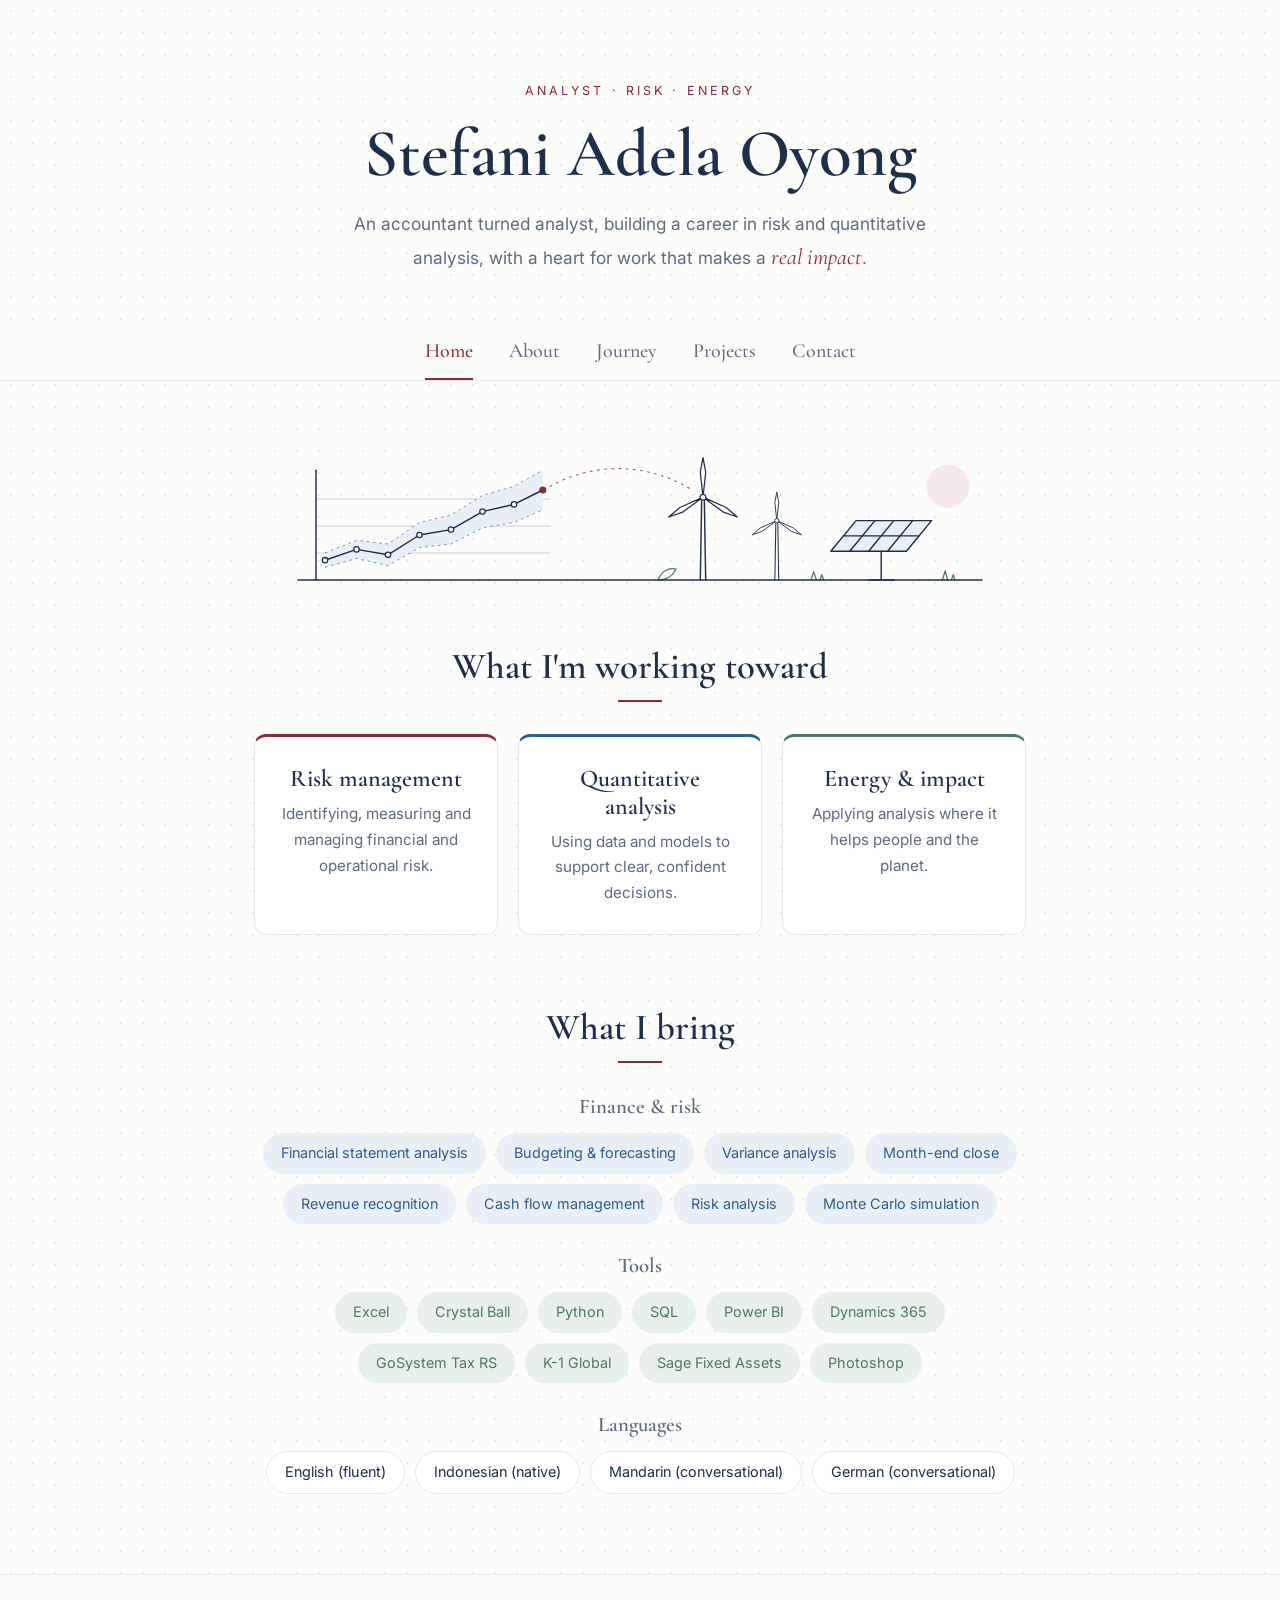
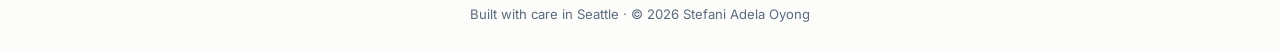
==== index.html @ 0508623b "Add Google Sheets back end source to the crew schedule project booth-schedule/ now includes the Goog" ====
<!DOCTYPE html>
<html lang="en">
<head>
  <!-- The <head> holds information ABOUT the page (not shown on screen) -->
  <meta charset="UTF-8">
  <meta name="viewport" content="width=device-width, initial-scale=1.0">
  <title>Stefani Adela Oyong | Analyst</title>
  <meta name="description" content="Stefani Adela Oyong: former accountant building a career in risk, quantitative and energy analysis.">

  <!-- Fonts from Google: an elegant serif for headings, a clean sans-serif for text -->
  <link rel="preconnect" href="https://fonts.googleapis.com">
  <link rel="preconnect" href="https://fonts.gstatic.com" crossorigin>
  <link href="https://fonts.googleapis.com/css2?family=Cormorant+Garamond:ital,wght@0,500;0,600;1,500&family=Inter:wght@400;500&display=swap" rel="stylesheet">

  <!-- Link to our stylesheet, which controls colours, fonts and layout -->
  <!-- The ?v=19 makes browsers fetch the newest styles. Raise the number when you change style.css. -->
  <link rel="stylesheet" href="style.css?v=20">
</head>
<body>

  <!-- ===== MASTHEAD: shown above every tab ===== -->
  <header class="masthead">
    <p class="eyebrow">Analyst · Risk · Energy</p>
    <h1>Stefani Adela Oyong</h1>
    <p class="tagline">
      An accountant turned analyst, building a career in risk and
      quantitative analysis, with a heart for work that makes a
      <em>real impact</em>.
    </p>
  </header>

  <!-- ===== TABS =====
       Each link points to a "page" below by its id (e.g. #journey).
       script.js shows only the page that was clicked. -->
  <nav class="tabs">
    <a href="#home">Home</a>
    <a href="#about">About</a>
    <a href="#journey">Journey</a>
    <a href="#projects">Projects</a>
    <a href="#contact">Contact</a>
  </nav>

  <main>

    <!-- ================= PAGE: HOME ================= -->
    <section id="home" class="page section">

      <!-- Line drawing: a chart with a risk band, linked to wind and solar energy (analysis-energy.svg) -->
      <figure class="skyline home-art">
        <img src="analysis-energy.svg" alt="Line drawing of a rising chart with a shaded risk band, linked by a dotted line to wind turbines and a solar panel">
      </figure>

      <!-- Focus areas: three cards, each with its own accent colour -->
      <h2>What I'm working toward</h2>
      <div class="cards">
        <article class="card card-red">
          <h3>Risk management</h3>
          <p>Identifying, measuring and managing financial and operational risk.</p>
        </article>
        <article class="card card-blue">
          <h3>Quantitative analysis</h3>
          <p>Using data and models to support clear, confident decisions.</p>
        </article>
        <article class="card card-green">
          <h3>Energy &amp; impact</h3>
          <p>Applying analysis where it helps people and the planet.</p>
        </article>
      </div>


      <!-- Skills: small "pills" in groups; each group has its own colour -->
      <h2 class="spaced">What I bring</h2>

      <h3 class="pill-label">Finance &amp; risk</h3>
      <ul class="pills pills-blue">
        <li>Financial statement analysis</li>
        <li>Budgeting &amp; forecasting</li>
        <li>Variance analysis</li>
        <li>Month-end close</li>
        <li>Revenue recognition</li>
        <li>Cash flow management</li>
        <li>Risk analysis</li>
        <li>Monte Carlo simulation</li>
      </ul>

      <h3 class="pill-label">Tools</h3>
      <ul class="pills pills-green">
        <li>Excel</li>
        <li>Crystal Ball</li>
        <li>Python</li>
        <li>SQL</li>
        <li>Power BI</li>
        <li>Dynamics 365</li>
        <li>GoSystem Tax RS</li>
        <li>K-1 Global</li>
        <li>Sage Fixed Assets</li>
        <li>Photoshop</li>
      </ul>

      <h3 class="pill-label">Languages</h3>
      <ul class="pills pills-navy">
        <li>English (fluent)</li>
        <li>Indonesian (native)</li>
        <li>Mandarin (conversational)</li>
        <li>German (conversational)</li>
      </ul>

    </section>

    <!-- ================= PAGE: ABOUT =================
         <mark> highlights a phrase in the accent colour. -->
    <section id="about" class="page section">
      <h2>About me</h2>

      <!-- Line drawing: Jakarta and Seattle joined by a flight path (skyline.svg) -->
      <figure class="skyline">
        <img src="skyline.svg" alt="Line drawing of the Jakarta skyline with the National Monument, joined by a dotted flight path to the Seattle skyline with the Space Needle and Mount Rainier">
      </figure>

      <div class="about-text">
        <p class="lead">From Jakarta to Seattle, chasing a dream one step at a time.</p>
        <p>
          I was born and raised in <strong>Jakarta, Indonesia</strong>, and came
          to the United States on my own to pursue my dream and build my career.
          I've been in <strong>Seattle</strong> ever since, and I've fallen in
          love with it. Starting over in a new country taught me to
          <mark>adapt quickly, work hard and stay resilient</mark>.
        </p>
        <p>
          I began my career in accounting, where I learned to read the story
          behind the numbers and to <mark>care about getting them right</mark>.
          Now I'm pursuing a <strong>Master of Science in Computational Finance
          and Risk Management</strong> at the University of Washington, bringing
          that foundation into analyst, risk management and quantitative roles.
        </p>
        <p>
          I'm drawn to the <strong>energy sector</strong> and to
          <strong>non-profit work</strong>, where careful analysis can shape a
          better future. I want to know that at the end of the day,
          <mark>I've helped build something meaningful</mark>. I'm also open to
          other opportunities where I can grow and contribute.
        </p>
      </div>

      <!-- Beyond work: four small tiles -->
      <h3 class="subhead">Beyond work</h3>
      <div class="hobbies">
        <div class="hobby">
          <img class="hobby-art" src="dancing.svg" alt="Line drawing of a dancer mid-spin with music notes">
          <h4>Dancing</h4>
          <p>My favourite way to express myself. Videos coming soon.</p>
        </div>
        <div class="hobby">
          <img class="hobby-art" src="golfing.svg" alt="Line drawing of a golf green with a flag and a ball on a tee">
          <h4>Golfing</h4>
          <p>Patience, focus and a good excuse to be outside.</p>
        </div>
        <div class="hobby">
          <img class="hobby-art" src="exploring.svg" alt="Line drawing of a folded map with a dotted route to a pin">
          <h4>Exploring</h4>
          <p>Always trying new places and new things to do around Seattle.</p>
        </div>
        <div class="hobby">
          <img class="hobby-art" src="mie-ayam.svg" alt="Line drawing of a bowl of mie ayam with chopsticks lifting noodles">
          <h4>Cooking &amp; baking</h4>
          <p>Sharing food from home, like Jakarta's mie ayam, and trying new recipes.</p>
        </div>
      </div>
    </section>

    <!-- ================= PAGE: JOURNEY =================
         A zig-zag timeline, newest first.
         To add an entry, copy one <div class="tl-item ..."> ... </div> block.
         The second class sets the colour and which filter shows it:
           tl-work = Experience (blue), tl-lead = Leadership (red), tl-edu = Education (green) -->
    <section id="journey" class="page section section-wide">
      <h2>My journey</h2>

      <!-- Filter buttons: click one to show only that kind of entry -->
      <div class="filters">
        <button class="filter active" data-filter="all">All</button>
        <button class="filter" data-filter="tl-work"><span class="dot dot-work"></span>Experience</button>
        <button class="filter" data-filter="tl-lead"><span class="dot dot-lead"></span>Leadership &amp; impact</button>
        <button class="filter" data-filter="tl-edu"><span class="dot dot-edu"></span>Education</button>
      </div>

      <div class="timeline">

        <div class="tl-item tl-edu">
          <p class="tl-date">Expected Dec 2027</p>
          <h3>M.S. Computational Finance &amp; Risk Management</h3>
          <p class="tl-org"><a class="school" href="https://www.washington.edu" target="_blank" rel="noopener"><span class="school-mark">UW</span>University of Washington</a></p>
        </div>

        <div class="tl-item tl-work">
          <p class="tl-date">Nov 2024 — Sep 2026</p>
          <h3>Accounts Receivable Specialist / Staff Accountant</h3>
          <p class="tl-org"><a class="school" href="https://www.naes.com" target="_blank" rel="noopener"><span class="school-mark">N</span>NAES Corporation</a><span class="tl-place">Issaquah, WA</span></p>
          <ul>
            <li>Prepared and submitted 30+ payroll and project management invoices weekly in Microsoft Dynamics 365.</li>
            <li>Ran monthly accounts receivable closings that supported operational reporting.</li>
            <li>Processed 100+ payroll communications monthly and created 300+ backup invoices in one week for audit and billing.</li>
          </ul>
        </div>

        <div class="tl-item tl-lead">
          <p class="tl-date">2024 — 2025</p>
          <h3>Fundraising &amp; Sponsorship Officer</h3>
          <p class="tl-org"><a class="org-link" href="https://www.solarchapter.com" target="_blank" rel="noopener"><img class="org-logo" src="solar-chapter-logo.png" alt="Solar Chapter logo"></a><a href="https://www.solarchapter.com" target="_blank" rel="noopener">Solar Chapter</a></p>
          <p class="tl-note">Returned to lead fundraising and sponsorships after a year away.</p>
        </div>

        <div class="tl-item tl-work">
          <p class="tl-date">Dec 2023 — Sep 2024</p>
          <h3>Accountant</h3>
          <p class="tl-org"><a class="school" href="https://www.fosscare.org" target="_blank" rel="noopener"><span class="school-mark">F</span>Foss Home and Village</a><span class="tl-place">Seattle, WA</span></p>
          <ul>
            <li>Resolved more than $30,000 in claims within three months, improving reimbursement collection.</li>
            <li>Reconciled accounts receivable, trust fund, pension plan and bank accounts monthly.</li>
            <li>Filed business license, property tax exemption and excise tax reports for regulatory compliance.</li>
          </ul>
        </div>

        <div class="tl-item tl-lead">
          <p class="tl-date">Sep 2022 — 2023</p>
          <h3>President &amp; Lead Project Manager</h3>
          <p class="tl-org"><a class="org-link" href="https://www.solarchapter.com" target="_blank" rel="noopener"><img class="org-logo" src="solar-chapter-logo.png" alt="Solar Chapter logo"></a><a href="https://www.solarchapter.com" target="_blank" rel="noopener">Solar Chapter</a><span class="tl-place">Seattle branch</span></p>
          <ul>
            <li>Managed a $15,000 clean water project benefiting 983 villagers in Golo Ketak, Indonesia.</li>
            <li>Led a team of 16 to source suppliers, evaluate costs and negotiate procurement.</li>
            <li>Secured 130 million IDR (about $9,000 USD) from three sponsors, and raised $5,000 in the first three months.</li>
            <li>Led Seattle branch meetings and reported to headquarters every two weeks.</li>
            <li>Built partnerships with 5+ Indonesian student and community groups.</li>
          </ul>
        </div>

        <div class="tl-item tl-edu">
          <p class="tl-date">Aug 2023</p>
          <h3>B.A. Operations &amp; Supply Chain Management and Information Systems</h3>
          <p class="tl-org"><a class="school" href="https://www.washington.edu" target="_blank" rel="noopener"><span class="school-mark">UW</span>University of Washington, Foster School of Business</a></p>
          <p class="tl-note">Dean's List · Strategic Management Case Competition Runner-Up</p>
        </div>

        <div class="tl-item tl-work">
          <p class="tl-date">Sep 2022 — Aug 2023</p>
          <h3>Information Services Specialist</h3>
          <p class="tl-org"><a class="school" href="https://hub.washington.edu" target="_blank" rel="noopener"><span class="school-mark">UW</span>Husky Union Building, University of Washington</a></p>
          <ul>
            <li>Selected as one of two student employees to represent staff on the HUB Representative Board, voting on monthly agenda items.</li>
            <li>Supported 100+ students, staff and visitors and managed room reservations daily.</li>
            <li>Collaborated across three campus teams (EVS, RSO and SAO).</li>
          </ul>
        </div>

        <div class="tl-item tl-work">
          <p class="tl-date">Jun — Aug 2022</p>
          <h3>Tax Intern</h3>
          <p class="tl-org"><a class="school" href="https://www.deloitte.com/us/en.html" target="_blank" rel="noopener"><span class="school-mark">D</span>Deloitte</a><span class="tl-place">Seattle, WA</span></p>
          <ul>
            <li>Prepared and reconciled tax compliance workpapers in Excel across two teams and six team leaders.</li>
            <li>Filed international corporate and federal returns using GoSystem and K-1 Global.</li>
            <li>Networked and trained with 50+ professionals from across the country.</li>
          </ul>
        </div>

        <div class="tl-item tl-lead">
          <p class="tl-date">Oct 2021 — Sep 2022</p>
          <h3>Fundraising Officer</h3>
          <p class="tl-org"><a class="org-link" href="https://www.solarchapter.com" target="_blank" rel="noopener"><img class="org-logo" src="solar-chapter-logo.png" alt="Solar Chapter logo"></a><a href="https://www.solarchapter.com" target="_blank" rel="noopener">Solar Chapter</a></p>
          <ul>
            <li>Raised more than $1,500 in five hours by selling traditional Indonesian food.</li>
            <li>Developed fundraising strategies with two other officers and applied for opportunities monthly.</li>
          </ul>
        </div>

        <div class="tl-item tl-work">
          <p class="tl-date">Aug — Dec 2021</p>
          <h3>Athletic Venue Associate</h3>
          <p class="tl-org"><a class="school" href="https://www.bncollege.com" target="_blank" rel="noopener"><span class="school-mark">BN</span>Husky Stadium (Barnes &amp; Noble College)</a></p>
          <ul>
            <li>Mentored and trained cashiers and assisted about 100 customers a day.</li>
          </ul>
        </div>

        <div class="tl-item tl-work">
          <p class="tl-date">Jun — Aug 2021</p>
          <h3>Discovery Tax Intern</h3>
          <p class="tl-org"><a class="school" href="https://www.deloitte.com/us/en.html" target="_blank" rel="noopener"><span class="school-mark">D</span>Deloitte</a><span class="tl-place">Seattle, WA</span></p>
          <ul>
            <li>Reviewed fixed asset additions and disposals for a C corporation in Sage Fixed Assets.</li>
            <li>Organized an inclusion storytelling panel for interns with two senior panelists.</li>
          </ul>
        </div>

        <div class="tl-item tl-work">
          <p class="tl-date">Apr — Jun 2021</p>
          <h3>Tutor</h3>
          <p class="tl-org"><a class="school" href="https://www.edmonds.edu" target="_blank" rel="noopener"><span class="school-mark">EC</span>Edmonds College Learning Support Center</a></p>
          <ul>
            <li>Tutored college-level mathematics, accounting and computer science 16 hours a week.</li>
          </ul>
        </div>

        <div class="tl-item tl-edu">
          <p class="tl-date">Mar 2021</p>
          <h3>Associate in Arts, Business Administration</h3>
          <p class="tl-org"><a class="school" href="https://www.edmonds.edu" target="_blank" rel="noopener"><span class="school-mark">EC</span>Edmonds College</a></p>
          <p class="tl-note">Complete the Dream Scholarship (Jan 2021)</p>
        </div>

        <div class="tl-item tl-lead">
          <p class="tl-date">Feb — Jun 2021</p>
          <h3>Student Leader</h3>
          <p class="tl-org"><a class="school" href="https://www.bridgesinternational.com" target="_blank" rel="noopener"><span class="school-mark">BI</span>Bridges International</a>,&nbsp;Edmonds College</p>
          <ul>
            <li>Prepared and led weekly discussions on diverse topics with two other student leaders.</li>
          </ul>
        </div>

        <div class="tl-item tl-lead">
          <p class="tl-date">Jan — May 2021</p>
          <h3>Volunteer Tax Preparer</h3>
          <p class="tl-org"><a class="school" href="https://www.uwkc.org" target="_blank" rel="noopener"><span class="school-mark">U</span>United Way of King County</a></p>
          <ul>
            <li>Worked in a team of 24 serving 30+ clients an hour using TaxSlayer.</li>
          </ul>
        </div>

        <div class="tl-item tl-work">
          <p class="tl-date">Dec 2020 — Jun 2021</p>
          <h3>Bookseller</h3>
          <p class="tl-org"><a class="school" href="https://www.edmonds.edu" target="_blank" rel="noopener"><span class="school-mark">EC</span>Edmonds College Bookstore</a></p>
          <ul>
            <li>Promoted from temporary to seasonal employee within two weeks.</li>
          </ul>
        </div>

        <div class="tl-item tl-lead">
          <p class="tl-date">Oct — Nov 2020</p>
          <h3>Event Fundraising Volunteer</h3>
          <p class="tl-org"><span class="school-mark">CC</span>Christ the Cornerstone Church</p>
          <ul>
            <li>Exceeded the funding goal by 22% and doubled online reach through social media.</li>
          </ul>
        </div>

        <div class="tl-item tl-lead">
          <p class="tl-date">Sep — Dec 2019</p>
          <h3>Food Server Volunteer</h3>
          <p class="tl-org"><a class="school" href="https://www.edmonds.edu" target="_blank" rel="noopener"><span class="school-mark">EC</span>Edmonds College Food Bank</a></p>
          <ul>
            <li>Prepared 50 bags of meals an hour for students, following food safety procedures.</li>
          </ul>
        </div>

      </div>
    </section>

    <!-- ================= PAGE: PROJECTS =================
         Two groups: analysis projects and dance.
         When a project is ready, replace a "coming soon" card with a real one:
           <article class="project">
             <p class="project-tag">Risk modelling</p>
             <h4>Project title</h4>
             <p>One or two sentences on the question, the method and the result.</p>
             <a href="LINK">View project →</a>
           </article> -->
    <section id="projects" class="page section">
      <h2>Projects</h2>

      <!-- Featured project: the Solar Chapter clean water project -->
      <h3 class="subhead">Featured</h3>
      <article class="featured">
        <div class="featured-head">
          <a href="https://www.solarchapter.com" target="_blank" rel="noopener">
            <img class="featured-logo" src="solar-chapter-logo.png" alt="Solar Chapter logo">
          </a>
          <div>
            <p class="project-tag">Solar Chapter · 2022 — 2023</p>
            <h4>Clean water for Golo Ketak, Indonesia</h4>
          </div>
        </div>
        <p>
          As President and Lead Project Manager of Solar Chapter's Seattle branch,
          I led a clean water infrastructure project that improved the community
          water system for a village in East Nusa Tenggara.
        </p>
        <div class="stats">
          <div class="stat">
            <p class="stat-number">983</p>
            <p class="stat-label">villagers with better access to clean water</p>
          </div>
          <div class="stat">
            <p class="stat-number">$15K</p>
            <p class="stat-label">project managed end to end</p>
          </div>
          <div class="stat">
            <p class="stat-number">16</p>
            <p class="stat-label">team members led across sourcing and procurement</p>
          </div>
          <div class="stat">
            <p class="stat-number">130M</p>
            <p class="stat-label">IDR (about $9,000) secured from three sponsors</p>
          </div>
        </div>
        <a class="featured-link" href="https://www.solarchapter.com" target="_blank" rel="noopener">Learn about Solar Chapter →</a>
      </article>

      <!-- Apps & tools: web apps I've built, with a screenshot -->
      <h3 class="subhead">Apps &amp; tools</h3>
      <article class="app-card">
        <a class="app-shot" href="booth-schedule/" target="_blank" rel="noopener">
          <img src="booth-schedule-preview.png" alt="Screenshot of the Golden Hour Booths crew schedule: a gold header, the next event, a monthly calendar and a list of upcoming events">
        </a>
        <div class="app-body">
          <p class="project-tag">Web app · JavaScript + Google Sheets</p>
          <h4>Photo Booth Crew Schedule</h4>
          <p>
            A crew-scheduling app inspired by my work with a Seattle photo booth
            company, shown here for a fictional brand, Golden Hour Booths. It shows
            the next event at a glance, a monthly calendar, booth types, call times,
            parking and entrance notes, crew assignments and payment status, with
            search and filters.
          </p>
          <p>
            Events are saved in a Google Sheet through a Google Apps Script back end.
            Anyone with the link can view the schedule, and editors sign in with a
            crew passcode. The demo uses sample data.
          </p>
          <p class="app-links">
            <a href="booth-schedule/" target="_blank" rel="noopener">Open the live demo →</a>
            <a href="https://github.com/stefanioyong/stefanioyong.github.io/tree/main/booth-schedule" target="_blank" rel="noopener">View the code on GitHub →</a>
          </p>
        </div>
      </article>

      <h3 class="subhead">Analysis &amp; research</h3>
      <div class="projects">
        <article class="project project-soon">
          <p class="project-tag">Coming soon</p>
          <h4>Risk &amp; quantitative projects</h4>
          <p>I'm building projects from my M.S. in Computational Finance and Risk Management. Check back soon.</p>
        </article>
        <article class="project project-soon">
          <p class="project-tag">Coming soon</p>
          <h4>Energy &amp; sustainability analysis</h4>
          <p>Data projects exploring the energy transition and the numbers behind it.</p>
        </article>
      </div>

      <h3 class="subhead">Dance</h3>
      <div class="projects">
        <article class="project project-dance">
          <p class="project-tag">YouTube · coming late 2026</p>
          <h4>Dance videos</h4>
          <p>Dancing is how I unwind and express myself. My videos will be here by the end of the year.</p>
        </article>
      </div>
    </section>

    <!-- ================= PAGE: CONTACT ================= -->
    <section id="contact" class="page section contact">
      <h2>Let's connect</h2>
      <p>I'd love to hear about opportunities, projects or just to chat.</p>
      <div class="contact-links">
        <a href="mailto:stefanioyong@gmail.com" class="btn btn-primary">Email me</a>
        <a href="https://www.linkedin.com/in/stefaniadelaoyong/" class="btn btn-ghost" target="_blank" rel="noopener">LinkedIn</a>
        <!-- To update the résumé, replace Stefani-Oyong-Resume.pdf in this folder with the new PDF (same name) -->
        <a href="Stefani-Oyong-Resume.pdf" class="btn btn-ghost" target="_blank" rel="noopener">Résumé (PDF)</a>
        <a href="https://github.com/Stefanioyong" class="btn btn-ghost" target="_blank" rel="noopener">GitHub</a>
      </div>
    </section>

  </main>

  <!-- ===== FOOTER ===== -->
  <footer class="footer">
    <p>Built with care in Seattle · © 2026 Stefani Adela Oyong</p>
  </footer>

  <!-- The small script that switches between pages -->
  <script src="script.js?v=4"></script>
</body>
</html>
---- style.css ----
/* =========================================================
   COLOURS & FONTS
   These are "variables": change a colour here once and it
   updates everywhere on the site.

   Palette: white base, navy blue for text, dark red for
   actions and accents, sage green as a calm second accent.
   ========================================================= */
:root {
  --white:       #ffffff;  /* cards and panels */
  --paper:       #fcfcfa;  /* page background */
  --dots:        #e4e8ee;  /* faint dot texture */
  --navy:        #1d2f4a;  /* headings and main text */
  --slate:       #5d6b7e;  /* softer text */
  --line:        #e2e7ee;  /* thin borders */

  --red:         #8c2a37;  /* main accent: buttons, links, highlights */
  --red-dark:    #6d1f2a;  /* accent when hovered */
  --red-soft:    #f6e9eb;  /* light red tint */

  --blue:        #2f5d8a;  /* second accent */
  --blue-soft:   #e8eff7;  /* light blue tint */

  --green:       #4c7a62;  /* third accent */
  --green-soft:  #e7f0ea;  /* light green tint */

  --serif: "Cormorant Garamond", Georgia, serif;
  --sans:  "Inter", system-ui, sans-serif;
}

/* =========================================================
   BASICS
   ========================================================= */
* { box-sizing: border-box; margin: 0; padding: 0; }

body {
  background-color: var(--paper);
  /* a very faint dotted "paper" texture */
  background-image: radial-gradient(var(--dots) 1px, transparent 1px);
  background-size: 22px 22px;
  color: var(--navy);
  font-family: var(--sans);
  font-size: 17px;
  line-height: 1.7;
  display: flex;               /* keeps the footer at the bottom */
  flex-direction: column;
  min-height: 100vh;
}
main { flex: 1; }

a { color: var(--red); text-decoration: none; }
a:hover { color: var(--red-dark); }

h1, h2, h3 { font-family: var(--serif); font-weight: 600; line-height: 1.15; color: var(--navy); }

/* =========================================================
   PAGES (tabs): only one is shown at a time by script.js
   ========================================================= */
.page[hidden] { display: none; }
.page { animation: fadeIn 0.35s ease; }
@keyframes fadeIn {
  from { opacity: 0; }
  to   { opacity: 1; }
}

/* =========================================================
   MASTHEAD (name + links, above every tab)
   ========================================================= */
.masthead {
  text-align: center;
  padding: 80px 24px 36px;
}
.eyebrow {
  font-size: 0.78rem;
  letter-spacing: 0.25em;
  text-transform: uppercase;
  color: var(--red);
  margin-bottom: 14px;
}
.masthead h1 {
  font-size: clamp(2.5rem, 6.5vw, 4.2rem);   /* shrinks on phones, grows on desktop */
  margin-bottom: 16px;
}
.tagline {
  font-size: 1.08rem;
  color: var(--slate);
  max-width: 580px;
  margin: 0 auto 8px;
}
.tagline em {
  font-family: var(--serif);
  font-size: 1.3em;
  color: var(--red);
}

/* =========================================================
   TABS (stick to the top while scrolling)
   ========================================================= */
.tabs {
  position: sticky;
  top: 0;
  z-index: 10;
  display: flex;
  justify-content: center;
  gap: 36px;
  padding: 14px 16px 0;
  background: rgba(252, 252, 250, 0.94);
  backdrop-filter: blur(6px);
  border-bottom: 1px solid var(--line);
}
.tabs a {
  font-family: var(--serif);
  font-size: 1.25rem;
  font-weight: 500;
  color: var(--slate);
  padding-bottom: 10px;
  border-bottom: 2px solid transparent;
  transition: color 0.2s ease, border-color 0.2s ease;
}
.tabs a:hover { color: var(--navy); }
.tabs a.active { color: var(--red); border-bottom-color: var(--red); }

/* =========================================================
   SECTIONS
   ========================================================= */
.section {
  max-width: 820px;
  margin: 0 auto;
  padding: 64px 24px 80px;
}
.section-wide { max-width: 1000px; }
.section h2 {
  font-size: 2.3rem;
  margin-bottom: 32px;
  text-align: center;
}
.section h2.spaced { margin-top: 72px; }
/* small decorative line under each heading */
.section h2::after {
  content: "";
  display: block;
  width: 44px;
  height: 2px;
  background: var(--red);
  margin: 12px auto 0;
}

/* Buttons (Contact tab) */
.btn {
  display: inline-block;
  padding: 12px 30px;
  border-radius: 999px;
  font-size: 0.95rem;
  font-weight: 500;
  transition: background 0.2s ease, color 0.2s ease;
}
.btn-primary { background: var(--red); color: var(--white); }
.btn-primary:hover { background: var(--red-dark); color: var(--white); }
.btn-ghost { border: 1px solid var(--navy); color: var(--navy); }
.btn-ghost:hover { background: var(--navy); color: var(--white); }

/* =========================================================
   HOME
   ========================================================= */
/* At a glance numbers */
.stats {
  display: grid;
  grid-template-columns: repeat(4, 1fr);
  background: var(--white);
  border: 1px solid var(--line);
  border-radius: 14px;
}
.stat { padding: 26px 20px; text-align: center; }
.stat + .stat { border-left: 1px solid var(--line); }
.stat-number {
  font-family: var(--serif);
  font-size: 2.4rem;
  font-weight: 600;
  line-height: 1;
  color: var(--red);
  margin-bottom: 10px;
}
.stat-label { font-size: 0.85rem; color: var(--slate); line-height: 1.5; }

/* Focus cards: each has a coloured line on top */
.cards {
  display: grid;
  grid-template-columns: repeat(auto-fit, minmax(220px, 1fr));
  gap: 20px;
}
.card {
  background: var(--white);
  border: 1px solid var(--line);
  border-top: 3px solid var(--accent);
  border-radius: 12px;
  padding: 28px 24px;
  text-align: center;
}
.card-red   { --accent: var(--red); }
.card-blue  { --accent: var(--blue); }
.card-green { --accent: var(--green); }
.card h3 { font-size: 1.5rem; margin-bottom: 8px; }
.card p { color: var(--slate); font-size: 0.95rem; }

/* =========================================================
   ABOUT
   ========================================================= */
.about-text {
  background: var(--white);
  border: 1px solid var(--line);
  border-radius: 14px;
  padding: 40px 44px;
}
.about-text p { margin-bottom: 18px; }
.about-text p:last-child { margin-bottom: 0; }
.about-text .lead {
  font-family: var(--serif);
  font-style: italic;
  font-size: 1.5rem;
  line-height: 1.4;
  color: var(--slate);
  margin-bottom: 24px;
}
.about-text mark {             /* highlighted phrases */
  background: none;
  color: var(--red);
  font-weight: 500;
}

/* Small serif subheadings inside a page */
.subhead {
  font-size: 1.6rem;
  text-align: center;
  margin: 56px 0 22px;
}
.section h2 + .subhead { margin-top: 0; }

/* Jakarta–Seattle line drawing above the About text */
.skyline { margin: -4px auto 28px; max-width: 720px; }
.skyline img { display: block; width: 100%; height: auto; }
.skyline.home-art { margin: 0 auto 48px; }   /* Home drawing sits above "At a glance" */

/* Beyond work: four small tiles */
.hobbies {
  display: grid;
  grid-template-columns: repeat(4, 1fr);
  gap: 16px;
}
.hobby {
  background: var(--white);
  border: 1px solid var(--line);
  border-radius: 12px;
  padding: 20px 18px;
  text-align: center;
}
.hobby-art { display: block; width: 96px; height: auto; margin: -4px auto 8px; }   /* hobby drawings */
.hobby h4 {
  font-family: var(--serif);
  font-size: 1.3rem;
  font-weight: 600;
  color: var(--red);
  margin-bottom: 6px;
}
.hobby p { font-size: 0.88rem; color: var(--slate); line-height: 1.55; }

/* =========================================================
   PROJECTS
   ========================================================= */
.projects {
  display: grid;
  grid-template-columns: repeat(auto-fit, minmax(260px, 1fr));
  gap: 20px;
}
.project {
  background: var(--white);
  border: 1px solid var(--line);
  border-radius: 12px;
  padding: 26px 26px;
}
.project-soon { border-style: dashed; }

/* App card: screenshot on the left, details on the right */
.app-card {
  display: grid;
  grid-template-columns: 1.1fr 1fr;
  background: var(--white);
  border: 1px solid var(--line);
  border-top: 3px solid var(--blue);
  border-radius: 14px;
  overflow: hidden;
}
.app-shot { display: block; background: var(--mist); border-right: 1px solid var(--line); }
.app-shot img { display: block; width: 100%; height: 100%; object-fit: cover; object-position: top left; }
.app-body { padding: 26px 28px; }
.app-body h4 {
  font-family: var(--serif);
  font-size: 1.5rem;
  font-weight: 600;
  line-height: 1.2;
  margin-bottom: 8px;
}
.app-body p:not(.project-tag) { font-size: 0.93rem; color: var(--slate); }
.app-body a { display: inline-block; margin-top: 14px; font-size: 0.92rem; font-weight: 500; }
.app-links { display: flex; flex-wrap: wrap; gap: 0 22px; margin: 0; }
.app-body p:not(.project-tag) + p:not(.app-links) { margin-top: 10px; }

/* Featured project card (clean water project) */
.featured {
  background: var(--white);
  border: 1px solid var(--line);
  border-top: 3px solid var(--green);
  border-radius: 14px;
  padding: 30px 32px;
}
.featured-head {
  display: flex;
  align-items: center;
  gap: 20px;
  margin-bottom: 14px;
}
.featured-logo { height: 46px; width: auto; display: block; }
.featured h4 {
  font-family: var(--serif);
  font-size: 1.6rem;
  font-weight: 600;
  line-height: 1.2;
}
.featured > p { color: var(--slate); font-size: 0.95rem; margin-bottom: 22px; }
.featured .stats { border-radius: 10px; }
.featured .stat-number { font-size: 2rem; }
.featured-link { display: inline-block; margin-top: 18px; font-size: 0.92rem; font-weight: 500; }
.project-dance { border-left: 3px solid var(--red); }
.project-tag {
  font-size: 0.75rem;
  letter-spacing: 0.12em;
  text-transform: uppercase;
  color: var(--green);
  font-weight: 500;
  margin-bottom: 6px;
}
.project h4 {
  font-family: var(--serif);
  font-size: 1.45rem;
  font-weight: 600;
  line-height: 1.2;
  margin-bottom: 8px;
}
.project p { font-size: 0.93rem; color: var(--slate); }
.project a { display: inline-block; margin-top: 12px; font-size: 0.9rem; font-weight: 500; }

/* =========================================================
   JOURNEY: zig-zag timeline down a centre line
   ========================================================= */
/* Filter buttons above the timeline */
.filters {
  display: flex;
  justify-content: center;
  flex-wrap: wrap;
  gap: 10px;
  margin: -8px 0 48px;
}
.filter {
  display: inline-flex;
  align-items: center;
  font: inherit;
  font-size: 0.88rem;
  color: var(--slate);
  background: var(--white);
  border: 1px solid var(--line);
  border-radius: 999px;
  padding: 6px 18px;
  cursor: pointer;
  transition: border-color 0.2s ease, color 0.2s ease;
}
.filter:hover { border-color: var(--navy); color: var(--navy); }
.filter.active { border-color: var(--navy); color: var(--navy); background: var(--white); box-shadow: inset 0 0 0 1px var(--navy); }
.tl-item[hidden] { display: none; }
.dot {
  display: inline-block;
  width: 10px;
  height: 10px;
  border-radius: 50%;
  margin-right: 8px;
}
.dot-work, .tl-work { --dot: var(--blue);  --dot-soft: var(--blue-soft); }
.dot-lead, .tl-lead { --dot: var(--red);   --dot-soft: var(--red-soft); }
.dot-edu,  .tl-edu  { --dot: var(--green); --dot-soft: var(--green-soft); }
.dot { background: var(--dot); }

.timeline { position: relative; }
.timeline::before {            /* the centre line */
  content: "";
  position: absolute;
  left: 50%;
  top: 0;
  bottom: 0;
  width: 1px;
  background: var(--line);
}
.tl-item {
  position: relative;
  width: calc(50% - 40px);
  background: var(--white);
  border: 1px solid var(--line);
  border-radius: 12px;
  padding: 22px 26px;
  margin-bottom: 28px;
}
.tl-item.right { margin-left: calc(50% + 40px); }   /* script.js puts every second entry on the right */
.tl-item::before {             /* the coloured dot on the centre line */
  content: "";
  position: absolute;
  top: 28px;
  right: -46px;
  width: 11px;
  height: 11px;
  border-radius: 50%;
  background: var(--dot);
  box-shadow: 0 0 0 4px var(--paper);
}
.tl-item.right::before { right: auto; left: -46px; }
.tl-date {
  font-size: 0.78rem;
  letter-spacing: 0.08em;
  text-transform: uppercase;
  color: var(--dot);
  font-weight: 500;
}
.tl-item h3 { font-size: 1.4rem; margin: 4px 0 2px; }
/* Organisation line: badge or logo, then the linked name */
.tl-org {
  display: flex;
  align-items: center;
  flex-wrap: wrap;
  gap: 4px 0;
  color: var(--slate);
  font-size: 0.92rem;
  margin-top: 4px;
}
.tl-org a { color: inherit; display: inline-flex; align-items: center; }
.tl-org a:hover { color: var(--dot); }
.tl-org a:hover .school-mark { background: var(--dot); color: var(--white); }

/* Solar Chapter logo, no frame */
.org-logo {
  height: 30px;
  width: auto;
  margin-right: 10px;
}

/* Location after the name, e.g. "· Seattle, WA" */
.tl-place::before { content: "·"; margin: 0 6px; }

/* Round initial badge, tinted to match the entry (blue, red or green) */
.school-mark {
  display: inline-flex;
  align-items: center;
  justify-content: center;
  flex-shrink: 0;
  width: 32px;
  height: 32px;
  margin-right: 10px;
  border-radius: 50%;
  background: var(--dot-soft);
  color: var(--dot);
  font-family: var(--serif);
  font-size: 0.95rem;
  font-weight: 600;
  letter-spacing: 0.03em;
  transition: background 0.2s ease, color 0.2s ease;
}
.tl-note { font-size: 0.88rem; color: var(--slate); font-style: italic; margin-top: 8px; }
.tl-item ul { list-style: none; font-size: 0.92rem; margin-top: 12px; }
.tl-item ul li { position: relative; padding-left: 16px; margin-bottom: 6px; }
.tl-item ul li::before {       /* a small dash instead of a bullet */
  content: "";
  position: absolute;
  left: 0;
  top: 0.8em;
  width: 7px;
  height: 1px;
  background: var(--dot);
}

/* =========================================================
   SKILLS
   ========================================================= */
.pills {
  list-style: none;
  display: flex;
  flex-wrap: wrap;
  justify-content: center;
  gap: 10px;
}
.pills li {
  padding: 8px 18px;
  border-radius: 999px;
  font-size: 0.9rem;
}
.pills-blue  li { background: var(--blue-soft);  color: var(--blue); }
.pills-green li { background: var(--green-soft); color: var(--green); }
.pills-red   li { background: var(--red-soft);   color: var(--red); }
.pills-navy  li { background: var(--white); color: var(--navy); border: 1px solid var(--line); }

.pill-label {
  font-size: 1.3rem;
  text-align: center;
  margin: 30px 0 14px;
  color: var(--slate);
}

/* =========================================================
   CONTACT
   ========================================================= */
.contact { text-align: center; }
.contact > p { color: var(--slate); margin-bottom: 28px; }
.contact-links {
  display: flex;
  justify-content: center;
  flex-wrap: wrap;
  gap: 12px;
}

/* Footer */
.footer {
  text-align: center;
  padding: 28px 24px;
  font-size: 0.82rem;
  color: var(--slate);
  border-top: 1px solid var(--line);
  background: var(--paper);
}

/* =========================================================
   SMALLER SCREENS
   ========================================================= */
@media (max-width: 760px) {
  /* timeline: line on the left, every entry full width */
  .timeline::before { left: 5px; }
  .tl-item,
  .tl-item.right { width: auto; margin-left: 30px; }
  .tl-item::before,
  .tl-item.right::before { left: -31px; right: auto; }

  .stats { grid-template-columns: repeat(2, 1fr); }
  .hobbies { grid-template-columns: repeat(2, 1fr); }
  .app-card { grid-template-columns: 1fr; }
  .app-shot { border-right: none; border-bottom: 1px solid var(--line); aspect-ratio: 16 / 10; }
  .stat:nth-child(3) { border-left: none; }
  .stat:nth-child(n+3) { border-top: 1px solid var(--line); }
}

@media (max-width: 600px) {
  .masthead { padding: 56px 16px 28px; }
  .tabs { gap: 2px 14px; flex-wrap: wrap; padding-top: 10px; }
  .tabs a { font-size: 1rem; padding-bottom: 8px; }
  .section { padding: 44px 16px 60px; }
  .about-text { padding: 28px 22px; }
  /* on phones the location drops neatly under the name, without the dot */
  .tl-place { flex-basis: 100%; padding-left: 42px; }
  .tl-place::before { content: none; }
}
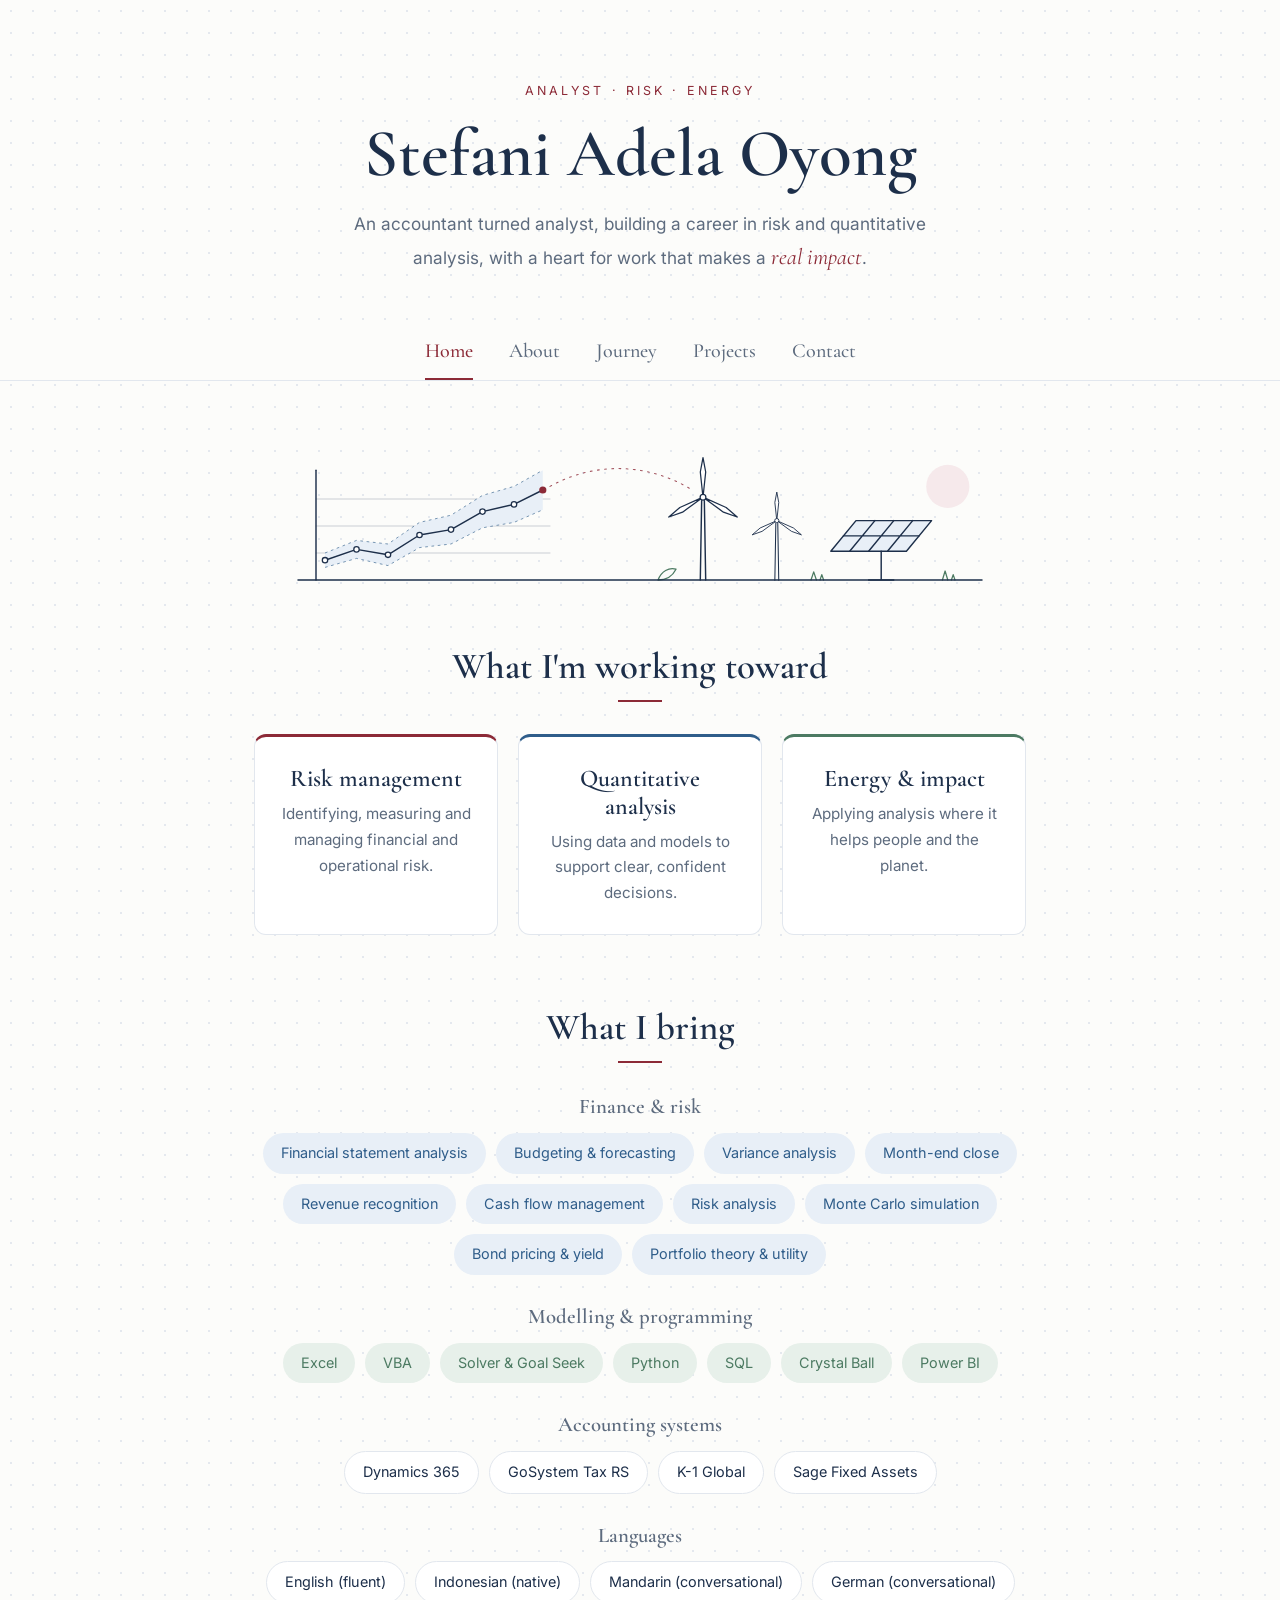
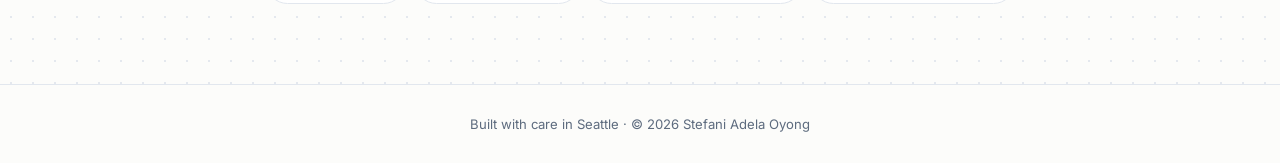
==== commit ecdbbaa5: "Focus Skills on coursework: add VBA, Solver, bond and portfolio skills Remove Photoshop, split tools" ====
--- a/index.html
+++ b/index.html
@@ -13,7 +13,7 @@
   <link href="https://fonts.googleapis.com/css2?family=Cormorant+Garamond:ital,wght@0,500;0,600;1,500&family=Inter:wght@400;500&display=swap" rel="stylesheet">
 
   <!-- Link to our stylesheet, which controls colours, fonts and layout -->
-  <!-- The ?v=19 makes browsers fetch the newest styles. Raise the number when you change style.css. -->
+  <!-- The ?v=20 makes browsers fetch the newest styles. Raise the number when you change style.css. -->
   <link rel="stylesheet" href="style.css?v=20">
 </head>
 <body>
@@ -45,9 +45,9 @@
     <!-- ================= PAGE: HOME ================= -->
     <section id="home" class="page section">
 
-      <!-- Line drawing: a chart with a risk band, linked to wind and solar energy (analysis-energy.svg) -->
+      <!-- Line drawing: a chart with a risk band, linked to wind and solar energy (assets/analysis-energy.svg) -->
       <figure class="skyline home-art">
-        <img src="analysis-energy.svg" alt="Line drawing of a rising chart with a shaded risk band, linked by a dotted line to wind turbines and a solar panel">
+        <img src="assets/analysis-energy.svg" alt="Line drawing of a rising chart with a shaded risk band, linked by a dotted line to wind turbines and a solar panel">
       </figure>
 
       <!-- Focus areas: three cards, each with its own accent colour -->
@@ -81,20 +81,27 @@
         <li>Cash flow management</li>
         <li>Risk analysis</li>
         <li>Monte Carlo simulation</li>
+        <li>Bond pricing &amp; yield</li>
+        <li>Portfolio theory &amp; utility</li>
       </ul>
 
-      <h3 class="pill-label">Tools</h3>
+      <h3 class="pill-label">Modelling &amp; programming</h3>
       <ul class="pills pills-green">
         <li>Excel</li>
-        <li>Crystal Ball</li>
+        <li>VBA</li>
+        <li>Solver &amp; Goal Seek</li>
         <li>Python</li>
         <li>SQL</li>
+        <li>Crystal Ball</li>
         <li>Power BI</li>
+      </ul>
+
+      <h3 class="pill-label">Accounting systems</h3>
+      <ul class="pills pills-navy">
         <li>Dynamics 365</li>
         <li>GoSystem Tax RS</li>
         <li>K-1 Global</li>
         <li>Sage Fixed Assets</li>
-        <li>Photoshop</li>
       </ul>
 
       <h3 class="pill-label">Languages</h3>
@@ -112,9 +119,9 @@
     <section id="about" class="page section">
       <h2>About me</h2>
 
-      <!-- Line drawing: Jakarta and Seattle joined by a flight path (skyline.svg) -->
+      <!-- Line drawing: Jakarta and Seattle joined by a flight path (assets/skyline.svg) -->
       <figure class="skyline">
-        <img src="skyline.svg" alt="Line drawing of the Jakarta skyline with the National Monument, joined by a dotted flight path to the Seattle skyline with the Space Needle and Mount Rainier">
+        <img src="assets/skyline.svg" alt="Line drawing of the Jakarta skyline with the National Monument, joined by a dotted flight path to the Seattle skyline with the Space Needle and Mount Rainier">
       </figure>
 
       <div class="about-text">
@@ -146,22 +153,22 @@
       <h3 class="subhead">Beyond work</h3>
       <div class="hobbies">
         <div class="hobby">
-          <img class="hobby-art" src="dancing.svg" alt="Line drawing of a dancer mid-spin with music notes">
+          <img class="hobby-art" src="assets/dancing.svg" alt="Line drawing of a dancer mid-spin with music notes">
           <h4>Dancing</h4>
           <p>My favourite way to express myself. Videos coming soon.</p>
         </div>
         <div class="hobby">
-          <img class="hobby-art" src="golfing.svg" alt="Line drawing of a golf green with a flag and a ball on a tee">
+          <img class="hobby-art" src="assets/golfing.svg" alt="Line drawing of a golf green with a flag and a ball on a tee">
           <h4>Golfing</h4>
           <p>Patience, focus and a good excuse to be outside.</p>
         </div>
         <div class="hobby">
-          <img class="hobby-art" src="exploring.svg" alt="Line drawing of a folded map with a dotted route to a pin">
+          <img class="hobby-art" src="assets/exploring.svg" alt="Line drawing of a folded map with a dotted route to a pin">
           <h4>Exploring</h4>
           <p>Always trying new places and new things to do around Seattle.</p>
         </div>
         <div class="hobby">
-          <img class="hobby-art" src="mie-ayam.svg" alt="Line drawing of a bowl of mie ayam with chopsticks lifting noodles">
+          <img class="hobby-art" src="assets/mie-ayam.svg" alt="Line drawing of a bowl of mie ayam with chopsticks lifting noodles">
           <h4>Cooking &amp; baking</h4>
           <p>Sharing food from home, like Jakarta's mie ayam, and trying new recipes.</p>
         </div>
@@ -196,17 +203,17 @@
           <p class="tl-date">Nov 2024 — Sep 2026</p>
           <h3>Accounts Receivable Specialist / Staff Accountant</h3>
           <p class="tl-org"><a class="school" href="https://www.naes.com" target="_blank" rel="noopener"><span class="school-mark">N</span>NAES Corporation</a><span class="tl-place">Issaquah, WA</span></p>
-          <ul>
+          <details class="tl-more"><summary></summary><ul>
             <li>Prepared and submitted 30+ payroll and project management invoices weekly in Microsoft Dynamics 365.</li>
             <li>Ran monthly accounts receivable closings that supported operational reporting.</li>
             <li>Processed 100+ payroll communications monthly and created 300+ backup invoices in one week for audit and billing.</li>
-          </ul>
+          </ul></details>
         </div>
 
         <div class="tl-item tl-lead">
           <p class="tl-date">2024 — 2025</p>
           <h3>Fundraising &amp; Sponsorship Officer</h3>
-          <p class="tl-org"><a class="org-link" href="https://www.solarchapter.com" target="_blank" rel="noopener"><img class="org-logo" src="solar-chapter-logo.png" alt="Solar Chapter logo"></a><a href="https://www.solarchapter.com" target="_blank" rel="noopener">Solar Chapter</a></p>
+          <p class="tl-org"><a class="org-link" href="https://www.solarchapter.com" target="_blank" rel="noopener"><img class="org-logo" src="assets/solar-chapter-logo.png" alt="Solar Chapter logo"></a><a href="https://www.solarchapter.com" target="_blank" rel="noopener">Solar Chapter</a></p>
           <p class="tl-note">Returned to lead fundraising and sponsorships after a year away.</p>
         </div>
 
@@ -214,30 +221,30 @@
           <p class="tl-date">Dec 2023 — Sep 2024</p>
           <h3>Accountant</h3>
           <p class="tl-org"><a class="school" href="https://www.fosscare.org" target="_blank" rel="noopener"><span class="school-mark">F</span>Foss Home and Village</a><span class="tl-place">Seattle, WA</span></p>
-          <ul>
+          <details class="tl-more"><summary></summary><ul>
             <li>Resolved more than $30,000 in claims within three months, improving reimbursement collection.</li>
             <li>Reconciled accounts receivable, trust fund, pension plan and bank accounts monthly.</li>
             <li>Filed business license, property tax exemption and excise tax reports for regulatory compliance.</li>
-          </ul>
+          </ul></details>
         </div>
 
         <div class="tl-item tl-lead">
           <p class="tl-date">Sep 2022 — 2023</p>
           <h3>President &amp; Lead Project Manager</h3>
-          <p class="tl-org"><a class="org-link" href="https://www.solarchapter.com" target="_blank" rel="noopener"><img class="org-logo" src="solar-chapter-logo.png" alt="Solar Chapter logo"></a><a href="https://www.solarchapter.com" target="_blank" rel="noopener">Solar Chapter</a><span class="tl-place">Seattle branch</span></p>
-          <ul>
+          <p class="tl-org"><a class="org-link" href="https://www.solarchapter.com" target="_blank" rel="noopener"><img class="org-logo" src="assets/solar-chapter-logo.png" alt="Solar Chapter logo"></a><a href="https://www.solarchapter.com" target="_blank" rel="noopener">Solar Chapter</a><span class="tl-place">Seattle branch</span></p>
+          <details class="tl-more"><summary></summary><ul>
             <li>Managed a $15,000 clean water project benefiting 983 villagers in Golo Ketak, Indonesia.</li>
             <li>Led a team of 16 to source suppliers, evaluate costs and negotiate procurement.</li>
             <li>Secured 130 million IDR (about $9,000 USD) from three sponsors, and raised $5,000 in the first three months.</li>
             <li>Led Seattle branch meetings and reported to headquarters every two weeks.</li>
             <li>Built partnerships with 5+ Indonesian student and community groups.</li>
-          </ul>
+          </ul></details>
         </div>
 
         <div class="tl-item tl-edu">
           <p class="tl-date">Aug 2023</p>
           <h3>B.A. Operations &amp; Supply Chain Management and Information Systems</h3>
-          <p class="tl-org"><a class="school" href="https://www.washington.edu" target="_blank" rel="noopener"><span class="school-mark">UW</span>University of Washington, Foster School of Business</a></p>
+          <p class="tl-org"><a class="school" href="https://foster.uw.edu/" target="_blank" rel="noopener"><span class="school-mark">UW</span>University of Washington, Foster School of Business</a></p>
           <p class="tl-note">Dean's List · Strategic Management Case Competition Runner-Up</p>
         </div>
 
@@ -245,60 +252,60 @@
           <p class="tl-date">Sep 2022 — Aug 2023</p>
           <h3>Information Services Specialist</h3>
           <p class="tl-org"><a class="school" href="https://hub.washington.edu" target="_blank" rel="noopener"><span class="school-mark">UW</span>Husky Union Building, University of Washington</a></p>
-          <ul>
+          <details class="tl-more"><summary></summary><ul>
             <li>Selected as one of two student employees to represent staff on the HUB Representative Board, voting on monthly agenda items.</li>
             <li>Supported 100+ students, staff and visitors and managed room reservations daily.</li>
             <li>Collaborated across three campus teams (EVS, RSO and SAO).</li>
-          </ul>
+          </ul></details>
         </div>
 
         <div class="tl-item tl-work">
           <p class="tl-date">Jun — Aug 2022</p>
           <h3>Tax Intern</h3>
           <p class="tl-org"><a class="school" href="https://www.deloitte.com/us/en.html" target="_blank" rel="noopener"><span class="school-mark">D</span>Deloitte</a><span class="tl-place">Seattle, WA</span></p>
-          <ul>
+          <details class="tl-more"><summary></summary><ul>
             <li>Prepared and reconciled tax compliance workpapers in Excel across two teams and six team leaders.</li>
             <li>Filed international corporate and federal returns using GoSystem and K-1 Global.</li>
             <li>Networked and trained with 50+ professionals from across the country.</li>
-          </ul>
+          </ul></details>
         </div>
 
         <div class="tl-item tl-lead">
           <p class="tl-date">Oct 2021 — Sep 2022</p>
           <h3>Fundraising Officer</h3>
-          <p class="tl-org"><a class="org-link" href="https://www.solarchapter.com" target="_blank" rel="noopener"><img class="org-logo" src="solar-chapter-logo.png" alt="Solar Chapter logo"></a><a href="https://www.solarchapter.com" target="_blank" rel="noopener">Solar Chapter</a></p>
-          <ul>
+          <p class="tl-org"><a class="org-link" href="https://www.solarchapter.com" target="_blank" rel="noopener"><img class="org-logo" src="assets/solar-chapter-logo.png" alt="Solar Chapter logo"></a><a href="https://www.solarchapter.com" target="_blank" rel="noopener">Solar Chapter</a></p>
+          <details class="tl-more"><summary></summary><ul>
             <li>Raised more than $1,500 in five hours by selling traditional Indonesian food.</li>
             <li>Developed fundraising strategies with two other officers and applied for opportunities monthly.</li>
-          </ul>
+          </ul></details>
         </div>
 
         <div class="tl-item tl-work">
           <p class="tl-date">Aug — Dec 2021</p>
           <h3>Athletic Venue Associate</h3>
           <p class="tl-org"><a class="school" href="https://www.bncollege.com" target="_blank" rel="noopener"><span class="school-mark">BN</span>Husky Stadium (Barnes &amp; Noble College)</a></p>
-          <ul>
+          <details class="tl-more"><summary></summary><ul>
             <li>Mentored and trained cashiers and assisted about 100 customers a day.</li>
-          </ul>
+          </ul></details>
         </div>
 
         <div class="tl-item tl-work">
           <p class="tl-date">Jun — Aug 2021</p>
           <h3>Discovery Tax Intern</h3>
           <p class="tl-org"><a class="school" href="https://www.deloitte.com/us/en.html" target="_blank" rel="noopener"><span class="school-mark">D</span>Deloitte</a><span class="tl-place">Seattle, WA</span></p>
-          <ul>
+          <details class="tl-more"><summary></summary><ul>
             <li>Reviewed fixed asset additions and disposals for a C corporation in Sage Fixed Assets.</li>
             <li>Organized an inclusion storytelling panel for interns with two senior panelists.</li>
-          </ul>
+          </ul></details>
         </div>
 
         <div class="tl-item tl-work">
           <p class="tl-date">Apr — Jun 2021</p>
           <h3>Tutor</h3>
-          <p class="tl-org"><a class="school" href="https://www.edmonds.edu" target="_blank" rel="noopener"><span class="school-mark">EC</span>Edmonds College Learning Support Center</a></p>
-          <ul>
+          <p class="tl-org"><a class="school" href="https://www.edmonds.edu/student-services/learning-support-center/" target="_blank" rel="noopener"><span class="school-mark">EC</span>Edmonds College Learning Support Center</a></p>
+          <details class="tl-more"><summary></summary><ul>
             <li>Tutored college-level mathematics, accounting and computer science 16 hours a week.</li>
-          </ul>
+          </ul></details>
         </div>
 
         <div class="tl-item tl-edu">
@@ -312,45 +319,45 @@
           <p class="tl-date">Feb — Jun 2021</p>
           <h3>Student Leader</h3>
           <p class="tl-org"><a class="school" href="https://www.bridgesinternational.com" target="_blank" rel="noopener"><span class="school-mark">BI</span>Bridges International</a>,&nbsp;Edmonds College</p>
-          <ul>
+          <details class="tl-more"><summary></summary><ul>
             <li>Prepared and led weekly discussions on diverse topics with two other student leaders.</li>
-          </ul>
+          </ul></details>
         </div>
 
         <div class="tl-item tl-lead">
           <p class="tl-date">Jan — May 2021</p>
           <h3>Volunteer Tax Preparer</h3>
-          <p class="tl-org"><a class="school" href="https://www.uwkc.org" target="_blank" rel="noopener"><span class="school-mark">U</span>United Way of King County</a></p>
-          <ul>
+          <p class="tl-org"><a class="school" href="https://www.uwkc.org/volunteer/free-tax-prep/" target="_blank" rel="noopener"><span class="school-mark">U</span>United Way of King County</a></p>
+          <details class="tl-more"><summary></summary><ul>
             <li>Worked in a team of 24 serving 30+ clients an hour using TaxSlayer.</li>
-          </ul>
+          </ul></details>
         </div>
 
         <div class="tl-item tl-work">
           <p class="tl-date">Dec 2020 — Jun 2021</p>
           <h3>Bookseller</h3>
           <p class="tl-org"><a class="school" href="https://www.edmonds.edu" target="_blank" rel="noopener"><span class="school-mark">EC</span>Edmonds College Bookstore</a></p>
-          <ul>
+          <details class="tl-more"><summary></summary><ul>
             <li>Promoted from temporary to seasonal employee within two weeks.</li>
-          </ul>
+          </ul></details>
         </div>
 
         <div class="tl-item tl-lead">
           <p class="tl-date">Oct — Nov 2020</p>
           <h3>Event Fundraising Volunteer</h3>
           <p class="tl-org"><span class="school-mark">CC</span>Christ the Cornerstone Church</p>
-          <ul>
+          <details class="tl-more"><summary></summary><ul>
             <li>Exceeded the funding goal by 22% and doubled online reach through social media.</li>
-          </ul>
+          </ul></details>
         </div>
 
         <div class="tl-item tl-lead">
           <p class="tl-date">Sep — Dec 2019</p>
           <h3>Food Server Volunteer</h3>
           <p class="tl-org"><a class="school" href="https://www.edmonds.edu" target="_blank" rel="noopener"><span class="school-mark">EC</span>Edmonds College Food Bank</a></p>
-          <ul>
+          <details class="tl-more"><summary></summary><ul>
             <li>Prepared 50 bags of meals an hour for students, following food safety procedures.</li>
-          </ul>
+          </ul></details>
         </div>
 
       </div>
@@ -373,7 +380,7 @@
       <article class="featured">
         <div class="featured-head">
           <a href="https://www.solarchapter.com" target="_blank" rel="noopener">
-            <img class="featured-logo" src="solar-chapter-logo.png" alt="Solar Chapter logo">
+            <img class="featured-logo" src="assets/solar-chapter-logo.png" alt="Solar Chapter logo">
           </a>
           <div>
             <p class="project-tag">Solar Chapter · 2022 — 2023</p>
@@ -410,7 +417,7 @@
       <h3 class="subhead">Apps &amp; tools</h3>
       <article class="app-card">
         <a class="app-shot" href="booth-schedule/" target="_blank" rel="noopener">
-          <img src="booth-schedule-preview.png" alt="Screenshot of the Golden Hour Booths crew schedule: a gold header, the next event, a monthly calendar and a list of upcoming events">
+          <img src="assets/booth-schedule-preview.png" alt="Screenshot of the Golden Hour Booths crew schedule: a gold header, the next event, a monthly calendar and a list of upcoming events">
         </a>
         <div class="app-body">
           <p class="project-tag">Web app · JavaScript + Google Sheets</p>
@@ -429,11 +436,14 @@
           </p>
           <p class="app-links">
             <a href="booth-schedule/" target="_blank" rel="noopener">Open the live demo →</a>
-            <a href="https://github.com/stefanioyong/stefanioyong.github.io/tree/main/booth-schedule" target="_blank" rel="noopener">View the code on GitHub →</a>
+            <a href="https://github.com/stefanioyong/booth-schedule" target="_blank" rel="noopener">View the code on GitHub →</a>
           </p>
         </div>
       </article>
 
+      <!-- Analysis & research: hidden until the first real project is ready.
+           To show it again, remove this comment's opening and closing lines
+           and replace the "Coming soon" cards with real project cards.
       <h3 class="subhead">Analysis &amp; research</h3>
       <div class="projects">
         <article class="project project-soon">
@@ -447,6 +457,7 @@
           <p>Data projects exploring the energy transition and the numbers behind it.</p>
         </article>
       </div>
+      end of hidden Analysis & research section -->
 
       <h3 class="subhead">Dance</h3>
       <div class="projects">
@@ -479,6 +490,6 @@
   </footer>
 
   <!-- The small script that switches between pages -->
-  <script src="script.js?v=4"></script>
+  <script src="script.js?v=5"></script>
 </body>
 </html>
--- a/style.css
+++ b/style.css
@@ -404,9 +404,37 @@
   border: 1px solid var(--line);
   border-radius: 12px;
   padding: 22px 26px;
-  margin-bottom: 28px;
+  margin-bottom: 20px;
 }
 .tl-item.right { margin-left: calc(50% + 40px); }   /* script.js puts every second entry on the right */
+.tl-item.stagger { margin-top: -64px; }              /* lets left and right cards slot in beside each other */
+
+/* "Show details" toggle for each entry's bullet points */
+.tl-more summary {
+  list-style: none;
+  cursor: pointer;
+  display: inline-block;
+  margin-top: 10px;
+  font-size: 0.82rem;
+  font-weight: 500;
+  color: var(--dot);
+}
+.tl-more summary::-webkit-details-marker { display: none; }
+.tl-more summary::before { content: "Show details"; }
+.tl-more[open] summary::before { content: "Hide details"; }
+.tl-more summary::after {
+  content: "";
+  display: inline-block;
+  width: 6px;
+  height: 6px;
+  margin-left: 8px;
+  border-right: 1.5px solid currentColor;
+  border-bottom: 1.5px solid currentColor;
+  transform: translateY(-3px) rotate(45deg);
+}
+.tl-more[open] summary::after { transform: translateY(0) rotate(-135deg); }
+.tl-more summary:hover { text-decoration: underline; }
+.tl-more ul { margin-top: 8px; }
 .tl-item::before {             /* the coloured dot on the centre line */
   content: "";
   position: absolute;
@@ -539,6 +567,7 @@
   .timeline::before { left: 5px; }
   .tl-item,
   .tl-item.right { width: auto; margin-left: 30px; }
+  .tl-item.stagger { margin-top: 0; }
   .tl-item::before,
   .tl-item.right::before { left: -31px; right: auto; }
 
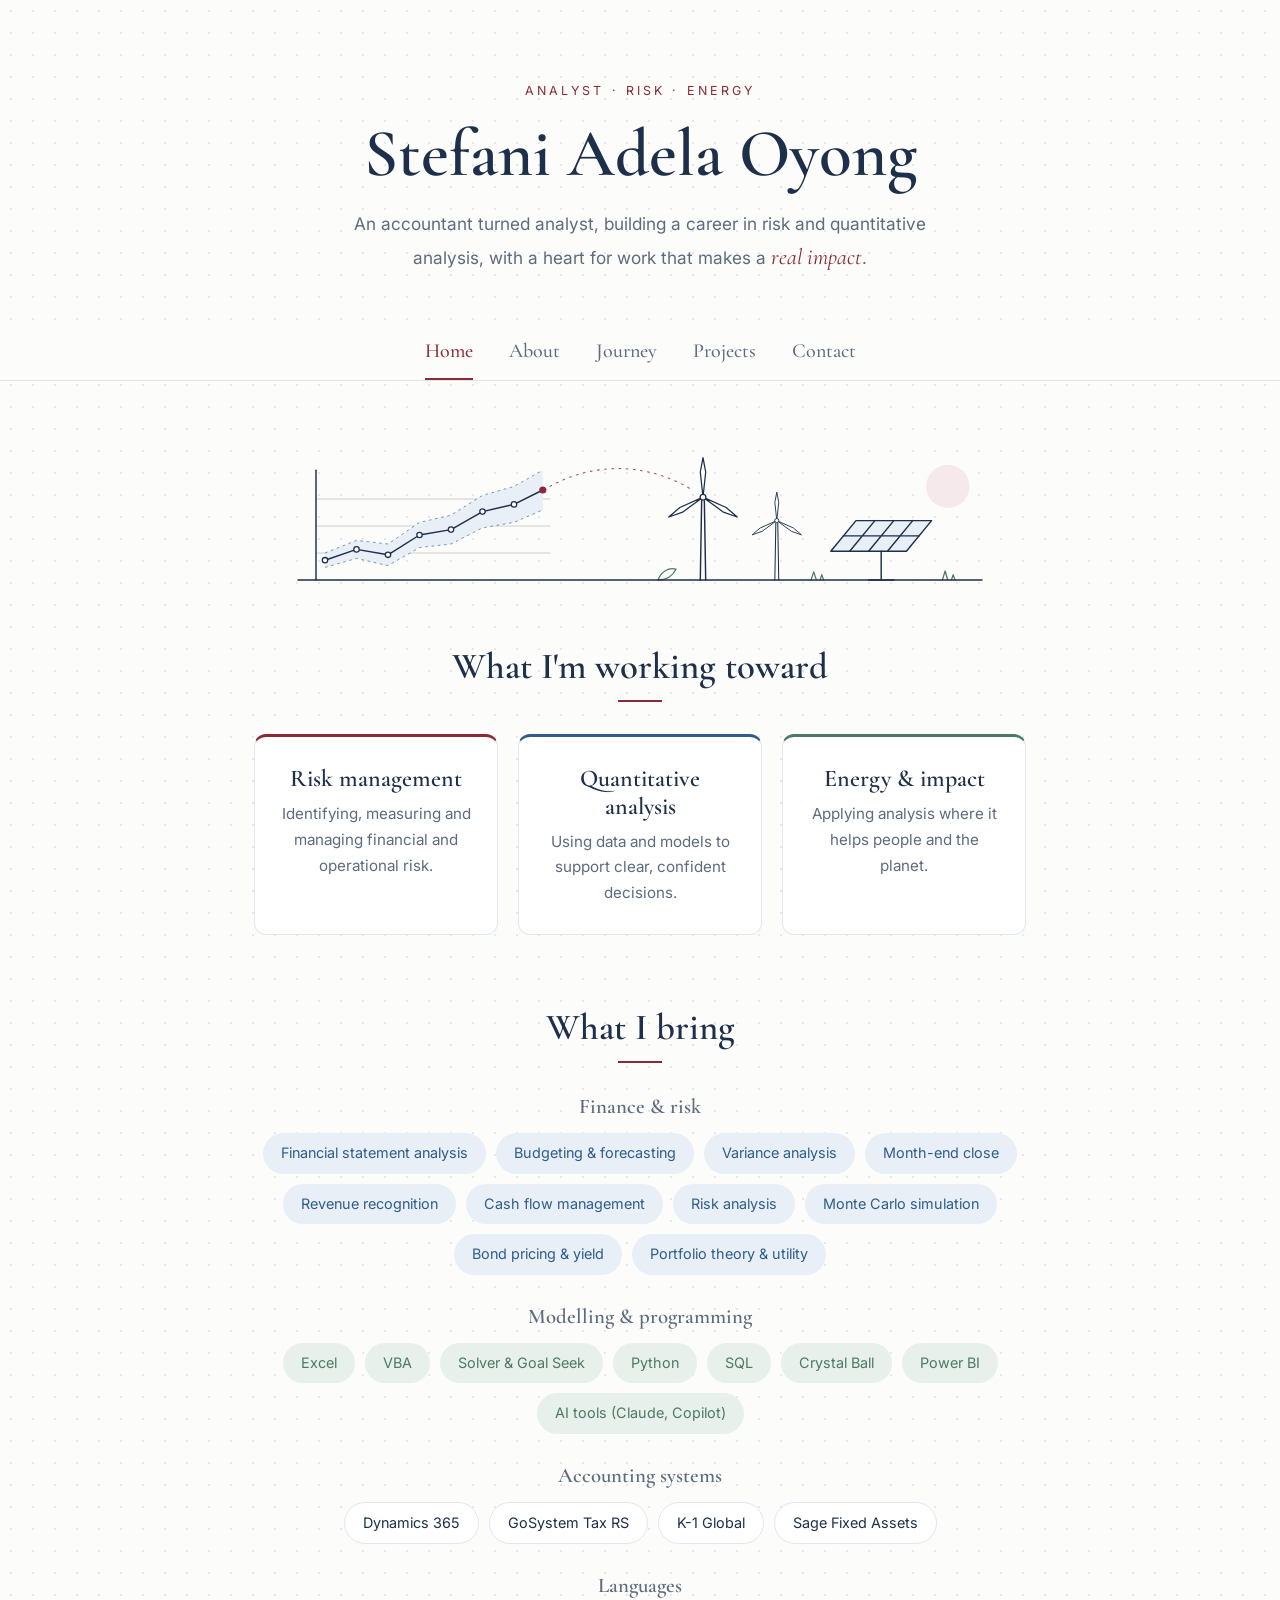
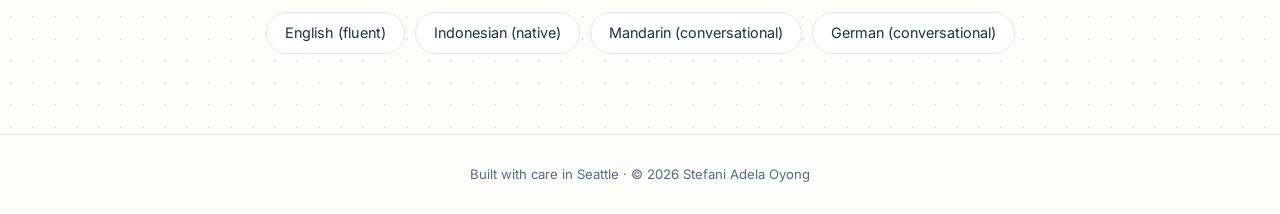
==== commit 82993d58: "Add the energy commodity risk model to Projects New "Analysis & research" card with the VaR backtest" ====
--- a/index.html
+++ b/index.html
@@ -94,6 +94,7 @@
         <li>SQL</li>
         <li>Crystal Ball</li>
         <li>Power BI</li>
+        <li>AI tools (Claude, Copilot)</li>
       </ul>
 
       <h3 class="pill-label">Accounting systems</h3>
@@ -364,8 +365,8 @@
     </section>
 
     <!-- ================= PAGE: PROJECTS =================
-         Two groups: analysis projects and dance.
-         When a project is ready, replace a "coming soon" card with a real one:
+         Groups: featured, apps & tools, analysis & research, and dance.
+         A simple text card for a future project looks like this:
            <article class="project">
              <p class="project-tag">Risk modelling</p>
              <h4>Project title</h4>
@@ -441,23 +442,33 @@
         </div>
       </article>
 
-      <!-- Analysis & research: hidden until the first real project is ready.
-           To show it again, remove this comment's opening and closing lines
-           and replace the "Coming soon" cards with real project cards.
+      <!-- Analysis & research: quant and risk projects, each in its own GitHub repository -->
       <h3 class="subhead">Analysis &amp; research</h3>
-      <div class="projects">
-        <article class="project project-soon">
-          <p class="project-tag">Coming soon</p>
-          <h4>Risk &amp; quantitative projects</h4>
-          <p>I'm building projects from my M.S. in Computational Finance and Risk Management. Check back soon.</p>
-        </article>
-        <article class="project project-soon">
-          <p class="project-tag">Coming soon</p>
-          <h4>Energy &amp; sustainability analysis</h4>
-          <p>Data projects exploring the energy transition and the numbers behind it.</p>
-        </article>
-      </div>
-      end of hidden Analysis & research section -->
+      <article class="app-card app-card-chart">
+        <a class="app-shot" href="https://github.com/stefanioyong/energy-var-model" target="_blank" rel="noopener">
+          <img src="assets/energy-var-chart.png" alt="Chart of Henry Hub natural gas daily returns from 2020 to 2026 with two 99% VaR lines: historical simulation stays flat while the Monte Carlo line widens after each price spike. Breach days are marked.">
+        </a>
+        <div class="app-body">
+          <p class="project-tag">Risk modelling · Python</p>
+          <h4>Energy Commodity Risk Model: VaR &amp; Expected Shortfall</h4>
+          <p>
+            How much could a long natural gas position lose in one day, and can
+            that number be trusted? I estimated 1-day 95% and 99% VaR and
+            expected shortfall for Henry Hub gas four ways: historical
+            simulation, normal, Student-t and Monte Carlo. Then I backtested
+            each one on 4,223 days of data with the Kupiec and Christoffersen
+            tests.
+          </p>
+          <p>
+            Only the Monte Carlo model with EWMA volatility and fat-tailed
+            shocks passed all three tests at 99%. The normal model understated
+            losses on breach days by a factor of 1.7.
+          </p>
+          <p class="app-links">
+            <a href="https://github.com/stefanioyong/energy-var-model" target="_blank" rel="noopener">View the code and results on GitHub →</a>
+          </p>
+        </div>
+      </article>
 
       <h3 class="subhead">Dance</h3>
       <div class="projects">
--- a/style.css
+++ b/style.css
@@ -291,6 +291,10 @@
 }
 .app-shot { display: block; background: var(--mist); border-right: 1px solid var(--line); }
 .app-shot img { display: block; width: 100%; height: 100%; object-fit: cover; object-position: top left; }
+/* Chart card: a wide chart sits above the text, shown whole, not cropped */
+.app-card-chart { grid-template-columns: 1fr; }
+.app-card-chart .app-shot { border-right: none; border-bottom: 1px solid var(--line); background: var(--white); padding: 14px 18px 8px; aspect-ratio: auto; }
+.app-card-chart .app-shot img { height: auto; object-fit: contain; }
 .app-body { padding: 26px 28px; }
 .app-body h4 {
   font-family: var(--serif);
